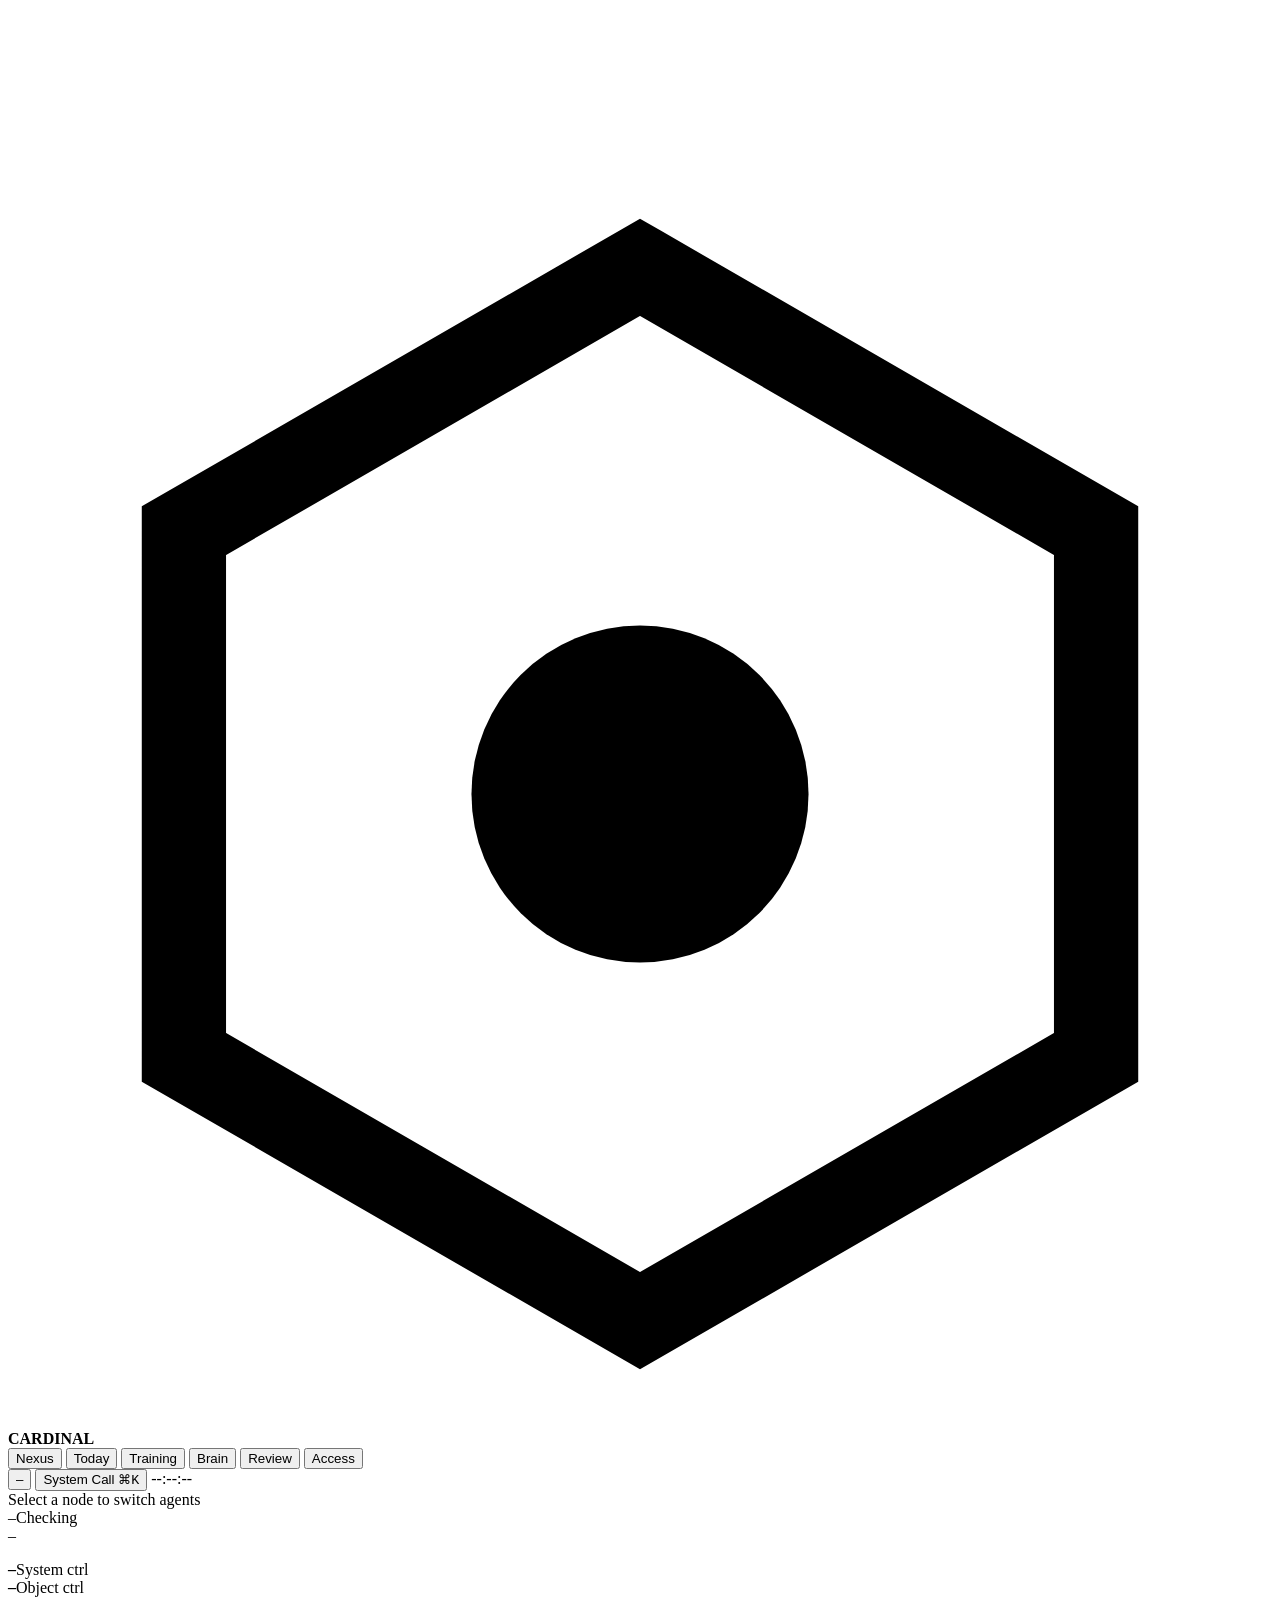
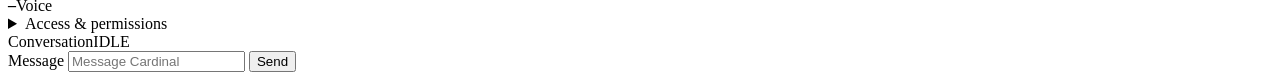
==== apps/web/index.html @ e5b501d4 "Phase 2b: Action Previews, trust rules, Activity Log, and study-block planner - Agents propose chang" ====
<!doctype html>
<html lang="en">
<head>
  <meta charset="utf-8">
  <meta name="viewport" content="width=device-width, initial-scale=1, viewport-fit=cover">
  <meta name="theme-color" content="#02050d">
  <meta name="apple-mobile-web-app-capable" content="yes">
  <meta name="apple-mobile-web-app-status-bar-style" content="black-translucent">
  <title>Cardinal</title>
  <link rel="manifest" href="/manifest.webmanifest">
  <link rel="icon" href="/icons/icon.svg" type="image/svg+xml">
  <link rel="preconnect" href="https://fonts.googleapis.com">
  <link rel="preconnect" href="https://fonts.gstatic.com" crossorigin>
  <link rel="stylesheet" href="https://fonts.googleapis.com/css2?family=JetBrains+Mono:wght@400;500&family=Michroma&family=Oxanium:wght@300;400;500;600;700&display=swap">
  <link rel="stylesheet" href="/css/app.css">
</head>
<body data-view="nexus">
  <canvas id="bg" aria-hidden="true"></canvas>

  <div class="app">
    <header class="top">
      <div class="top-in">
        <div class="brand">
          <svg viewBox="0 0 24 24" aria-hidden="true"><path d="M12 2l8.66 5v10L12 22l-8.66-5V7z" fill="none" stroke="currentColor" stroke-width="1.6"/><circle cx="12" cy="12" r="3.2" fill="currentColor"/></svg>
          <b>CARDINAL</b>
        </div>
        <nav class="nav" aria-label="Views">
          <button type="button" data-view="nexus" aria-current="page">Nexus</button>
          <button type="button" data-view="today">Today</button>
          <button type="button" data-view="training">Training</button>
          <button type="button" data-view="brain">Brain</button>
          <button type="button" data-view="review">Review</button>
          <button type="button" data-view="access">Access</button>
        </nav>
        <div class="top-r">
          <button class="ok-chip" type="button" id="ok-chip" hidden title="Changes waiting for your OK"></button>
          <button class="usage-chip" type="button" id="usage-chip" aria-haspopup="dialog" aria-expanded="false" title="Token usage this month">
            <span id="usage-chip-text">–</span>
          </button>
          <button class="icon-btn" type="button" id="open-pal">System Call <kbd>⌘K</kbd></button>
          <span class="clock" id="clock">--:--:--</span>
        </div>
      </div>
    </header>

    <!-- ================= NEXUS ================= -->
    <main class="view" id="v-nexus">
      <div class="nexus">
        <div class="stage" id="stage">
          <span class="stage-hint">Select a node to switch agents</span>
        </div>
        <div class="nexus-side">
          <aside class="panel agent-card neon" aria-live="polite">
            <div class="ph"><span class="uid" id="a-uid">–</span><span class="light" id="a-light">Checking</span></div>
            <div class="nm" id="a-name">–</div>
            <p class="role" id="a-role"></p>
            <div class="readouts">
              <div class="ro"><b id="a-sys">–</b><span>System ctrl</span></div>
              <div class="ro"><b id="a-obj">–</b><span>Object ctrl</span></div>
              <div class="ro"><b id="a-voice-short">–</b><span>Voice</span></div>
            </div>
            <div class="status-line" id="a-status"></div>
            <details>
              <summary>Access &amp; permissions</summary>
              <div class="perm">
                <div><span class="label">Will see</span><ul id="a-sys-list"></ul></div>
                <div><span class="label">Will change, with approval</span><ul id="a-obj-list"></ul></div>
              </div>
              <p class="note small">No agent has tools yet. Connections arrive in Phase 2.</p>
            </details>
          </aside>

          <aside class="panel convo">
            <div class="ph"><span class="t" id="c-title">Conversation</span><span class="m" id="c-state">IDLE</span></div>
            <div class="transcript" id="transcript" aria-live="polite"></div>
            <form class="composer" id="composer" autocomplete="off">
              <label class="sr-only" for="composer-input">Message</label>
              <input id="composer-input" type="text" placeholder="Message Cardinal" maxlength="8000">
              <button class="btn primary" type="submit" id="send">Send</button>
            </form>
          </aside>
        </div>
      </div>
    </main>

    <!-- ================= TODAY ================= -->
    <main class="view" id="v-today" hidden>
      <div class="vhead"><div><h1>Today</h1><p>Your calendar, both inboxes, Blackboard deadlines and the morning briefing.</p></div><span class="who">ORDINAL [ORD1-2071]</span></div>
      <div class="grid two today">
        <section class="panel neon span-all">
          <div class="ph"><span class="t">Briefing</span><span class="m" id="brief-meta">–</span></div>
          <p class="brief" id="brief-text">Loading…</p>
          <div class="row-actions">
            <button type="button" class="btn" id="brief-now">Write it now</button>
            <span class="note small" id="brief-note"></span>
          </div>
        </section>
        <section class="panel span-all ok-panel" id="ok-panel">
          <div class="ph"><span class="t">Needs your OK</span><span class="m" id="ok-meta">ACTION PREVIEWS</span></div>
          <div class="ok-list" id="ok-list"></div>
          <div class="sigma" id="sigma" hidden></div>
          <div class="row-actions">
            <button type="button" class="btn" id="plan-now">Suggest study time</button>
            <span class="note small" id="plan-note">Axiom checks your due dates every morning and proposes study blocks. Nothing is added until you say so.</span>
          </div>
        </section>
        <section class="panel span-all cal-panel">
          <div class="ph"><span class="t">Calendar</span><span class="m" id="cal-meta">–</span></div>
          <div class="cal-bar">
            <button type="button" class="icon-btn" id="cal-prev" aria-label="Previous day">‹</button>
            <h2 class="cal-title" id="cal-title">–</h2>
            <button type="button" class="icon-btn" id="cal-next" aria-label="Next day">›</button>
            <button type="button" class="btn" id="cal-today">Today</button>
            <span class="cal-spacer"></span>
            <button type="button" class="btn" id="cal-import">Import syllabus</button>
            <button type="button" class="btn primary" id="cal-add">+ Add</button>
          </div>
          <div class="cal-strip" id="cal-strip" role="tablist" aria-label="Days"></div>
          <div class="cal-allday" id="cal-allday"></div>
          <div class="cal-scroll" id="cal-scroll"><div class="cal-grid" id="cal-grid"></div></div>
          <p class="note small" id="cal-note"></p>
        </section>
        <section class="panel">
          <div class="ph"><span class="t">Due soon</span><span class="m">BLACKBOARD · 7 DAYS</span></div>
          <ul class="list agenda" id="due-list"></ul>
        </section>
        <section class="panel">
          <div class="ph"><span class="t">Inbox</span><span class="m">UNREAD · LAST 2 DAYS</span></div>
          <ul class="list agenda" id="inbox-list"></ul>
        </section>
        <section class="panel">
          <div class="ph"><span class="t">Connections</span><span class="m">WHAT CARDINAL READS</span></div>
          <ul class="list" id="conn-list"></ul>
          <p class="note small">Cardinal reads your calendars and inboxes. The only thing it writes is its own "Cardinal" calendar, and only with items you add or confirm.</p>
          <details class="feeds">
            <summary>Add an Apple (iCloud) or other calendar</summary>
            <p class="note small">On iPhone: <b>Calendar</b> → <b>Calendars</b> → ⓘ next to the calendar → turn on <b>Public Calendar</b> → <b>Share Link</b>, and paste it here. Anyone with the link can see that calendar, so only share one you're fine with that for.</p>
            <form id="feed-form" class="feed-form">
              <input name="name" maxlength="40" placeholder="Name, e.g. iCloud" required>
              <input name="url" placeholder="webcal://…" required>
              <button type="submit" class="btn">Add</button>
            </form>
          </details>
        </section>
      </div>
    </main>

    <!-- ================= TRAINING ================= -->
    <main class="view" id="v-training" hidden>
      <div class="vhead"><div><h1>Training</h1><p>Your 12-week mile and 5K block. Paces are starting estimates from a 30:00 5K.</p></div><span class="who">VECTOR [VEC4-0098]</span></div>
      <div class="grid two">
        <section class="panel neon">
          <div class="ph"><span class="t">Weekly structure</span><span class="m">SUN · TUE · WED</span></div>
          <div class="runs">
            <div class="run"><span class="d">Sun</span><div><b>Long easy</b><p>3 mi at 11:45–12:45 /mi plus 4 × 20 s strides. Builds to 5–5.5 mi.</p></div></div>
            <div class="run"><span class="d">Tue</span><div><b>Quality: intervals or tempo</b><p>Odd weeks: 6 × 400 m at ~2:15. Even weeks: 15 min at ~10:00 /mi.</p></div></div>
            <div class="run"><span class="d">Wed</span><div><b>Easy recovery</b><p>2 mi very easy plus strides. Builds to 3 mi.</p></div></div>
          </div>
        </section>
        <section class="panel">
          <div class="ph"><span class="t">Targets and zones</span><span class="m">ESTIMATES</span></div>
          <dl class="kv">
            <dt>Mile</dt><dd>8:00 → about 7:30</dd>
            <dt>5K</dt><dd>30:00 → about 27:30</dd>
            <dt>Easy</dt><dd>11:45–12:45 /mi</dd>
            <dt>Tempo</dt><dd>about 10:00 /mi</dd>
            <dt>Interval</dt><dd>400 m in about 2:15</dd>
          </dl>
          <p class="note">Apple Watch data (Phase 4) will adjust these after every run and time trial. Ask Vector anything in the Nexus meanwhile.</p>
        </section>
      </div>
    </main>

    <!-- ================= BRAIN ================= -->
    <main class="view" id="v-brain" hidden>
      <div class="vhead"><div><h1>Second Brain</h1><p>Your school folder, notes, flashcards and Core Memory.</p></div><span class="who">AXIOM [AXM3-0314] · SIGMA [SGM6-1089]</span></div>
      <section class="panel soon">
        <div class="ph"><span class="t">Arrives in Phase 5</span><span class="m">SECOND BRAIN</span></div>
        <p>Drop files into one folder and Axiom files them, writes summaries and flashcards, and answers with page citations. You can already ask Axiom to explain concepts in the Nexus.</p>
      </section>
    </main>

    <!-- ================= REVIEW ================= -->
    <main class="view" id="v-review" hidden>
      <div class="vhead"><div><h1>Review</h1><p>Morning and evening check-ins, and the Sunday rollup.</p></div><span class="who">DELTA [DLT5-0712]</span></div>
      <section class="panel soon">
        <div class="ph"><span class="t">Arrives in Phase 3</span><span class="m">EXECUTIVE ASSISTANT</span></div>
        <p>Delta checks in at 7:00 AM and 9:30 PM and writes a weekly rollup with three experiments. You can already talk a day through with Delta in the Nexus.</p>
      </section>
    </main>

    <!-- ================= ACCESS ================= -->
    <main class="view" id="v-access" hidden>
      <div class="vhead"><div><h1>Access</h1><p>Where the brains run, what they cost, and what agents may touch.</p></div><span class="who">SYSTEM</span></div>
      <div class="grid two">
        <section class="panel neon">
          <div class="ph"><span class="t">Brains</span><span class="m" id="brains-mode">–</span></div>
          <ul class="list" id="brains-list"></ul>
          <p class="note small">Local brains are Ollama servers listed in <code>services/api/config/brains.yaml</code>.</p>
        </section>
        <section class="panel">
          <div class="ph"><span class="t">Usage this month</span><span class="m" id="usage-month">–</span></div>
          <div id="usage-full"></div>
        </section>
        <section class="panel">
          <div class="ph"><span class="t">Trust rules</span><span class="m">REMEMBERED APPROVALS</span></div>
          <ul class="list" id="rules-list"></ul>
          <p class="note small">A rule lets one agent do one narrow kind of change without asking. You still get a note with Undo. Unused rules expire after 60 days. Sending messages, deleting, payments and security settings always ask.</p>
        </section>
        <section class="panel">
          <div class="ph"><span class="t">Never accessed</span><span class="m">LOCKED IN CODE</span></div>
          <ul class="never">
            <li><span>Messages and call history</span><span class="tag bad">Locked</span></li>
            <li><span>Photos and contacts</span><span class="tag bad">Locked</span></li>
            <li><span>Passwords, Keychain, banking</span><span class="tag bad">Locked</span></li>
            <li><span>Location history</span><span class="tag bad">Locked</span></li>
            <li><span>Keystrokes and screenshots</span><span class="tag bad">Locked</span></li>
          </ul>
        </section>
        <section class="panel span-all">
          <div class="ph"><span class="t">Activity log</span><span class="m">EVERY CHANGE, WHO AND WHY</span></div>
          <ul class="list log" id="log-list"></ul>
        </section>
      </div>
    </main>
  </div>

  <!-- Calendar: event details -->
  <dialog class="sheet" id="ev-dialog" aria-labelledby="ev-title">
    <div class="sheet-head"><span class="swatch" id="ev-swatch"></span><h3 id="ev-title">–</h3>
      <button type="button" class="icon-btn" data-close aria-label="Close">✕</button></div>
    <dl class="kv" id="ev-info"></dl>
    <div class="row-actions" id="ev-actions"></div>
  </dialog>

  <!-- An action waiting for your OK (opened from the calendar) -->
  <dialog class="sheet" id="act-dialog" aria-label="Action preview">
    <div class="sheet-head"><h3>Needs your OK</h3>
      <button type="button" class="icon-btn" data-close aria-label="Close">✕</button></div>
    <div id="act-body"></div>
  </dialog>

  <!-- "Always allow": show the exact rule first -->
  <dialog class="sheet" id="rule-dialog" aria-labelledby="rule-h">
    <div class="sheet-head"><h3 id="rule-h">Always allow?</h3>
      <button type="button" class="icon-btn" data-close aria-label="Close">✕</button></div>
    <p class="rule-text" id="rule-text"></p>
    <p class="note small">You can revoke it any time in Access → Trust rules.</p>
    <div class="row-actions"><button type="button" class="btn primary" id="rule-yes">Allow and do it now</button>
      <button type="button" class="btn" data-close>Cancel</button></div>
  </dialog>

  <!-- Calendar: add an item -->
  <dialog class="sheet" id="add-dialog" aria-labelledby="add-h">
    <form id="add-form" class="sheet-form">
      <div class="sheet-head"><h3 id="add-h">Add to calendar</h3>
        <button type="button" class="icon-btn" data-close aria-label="Close">✕</button></div>
      <label>Title<input name="title" required maxlength="200" placeholder="Study for CMSC 341 midterm"></label>
      <div class="form-row">
        <label>Date<input name="date" type="date" required></label>
        <label>Start<input name="start" type="time"></label>
        <label>End<input name="end" type="time"></label>
      </div>
      <p class="note small">Leave Start empty for an all-day item.</p>
      <div class="form-row">
        <label>Type<select name="kind">
          <option value="event">Event</option><option value="class">Class</option><option value="due">Due</option>
          <option value="exam">Exam</option><option value="quiz">Quiz</option><option value="reading">Reading / study</option>
          <option value="no_class">No class</option></select></label>
        <label>Course<input name="course" maxlength="40" placeholder="Optional"></label>
      </div>
      <label>Notes<textarea name="notes" rows="2" maxlength="2000" placeholder="Optional"></textarea></label>
      <div class="row-actions"><button type="submit" class="btn primary">Save</button>
        <span class="note small" id="add-note"></span></div>
    </form>
  </dialog>

  <!-- Syllabus import -->
  <dialog class="sheet wide" id="syl-dialog" aria-labelledby="syl-h">
    <div class="sheet-head"><h3 id="syl-h">Import a syllabus</h3>
      <button type="button" class="icon-btn" data-close aria-label="Close">✕</button></div>
    <form id="syl-form" class="sheet-form">
      <p class="note">Give Cardinal the syllabus. Axiom reads it and proposes every dated item. Nothing is added until you tick it.</p>
      <label>Course<input name="course" maxlength="40" placeholder="e.g. CMSC 341"></label>
      <div class="seg" role="tablist" id="syl-tabs">
        <button type="button" role="tab" data-tab="url" aria-selected="true">Link</button>
        <button type="button" role="tab" data-tab="file" aria-selected="false">Photo or PDF</button>
        <button type="button" role="tab" data-tab="text" aria-selected="false">Paste text</button>
      </div>
      <label data-pane="url">Web page or Google Doc link<input name="url" type="url" placeholder="https://…"></label>
      <label data-pane="file" hidden>Photo, screenshot or PDF<input name="file" type="file" accept="image/*,application/pdf,.pdf"></label>
      <label data-pane="text" hidden>Syllabus text<textarea name="text" rows="6" placeholder="Paste the schedule part of the syllabus"></textarea></label>
      <div class="row-actions"><button type="submit" class="btn primary" id="syl-go">Read it</button>
        <span class="note small" id="syl-status"></span></div>
    </form>
    <div id="syl-review" hidden>
      <div class="syl-head"><b id="syl-count">–</b>
        <span><button type="button" class="linkish" id="syl-all">Select all</button> · <button type="button" class="linkish" id="syl-none">None</button></span></div>
      <div class="syl-list" id="syl-list"></div>
      <div class="row-actions"><button type="button" class="btn primary" id="syl-add">Add to calendar</button>
        <button type="button" class="btn" id="syl-again">Start over</button>
        <span class="note small" id="syl-add-note"></span></div>
    </div>
  </dialog>

  <!-- Usage popover -->
  <div class="usage-pop" id="usage-pop" role="dialog" aria-label="Token usage" hidden>
    <div class="ph"><span class="t">Usage</span><span class="m" id="usage-pop-month">–</span></div>
    <div id="usage-pop-body"></div>
  </div>

  <!-- System Call palette -->
  <div class="scrim" id="scrim" hidden></div>
  <div class="palette" id="palette" hidden role="dialog" aria-label="System Call">
    <form class="pal-in" id="pal-form" autocomplete="off">
      <label for="pal-input">SYSTEM CALL</label>
      <input id="pal-input" type="text" placeholder="Summon Vector">
    </form>
    <ul class="pal-list" id="pal-list"></ul>
  </div>

  <div class="toast" id="toast" hidden><span id="toast-msg"></span></div>

  <script type="module" src="/js/app.js"></script>
</body>
</html>
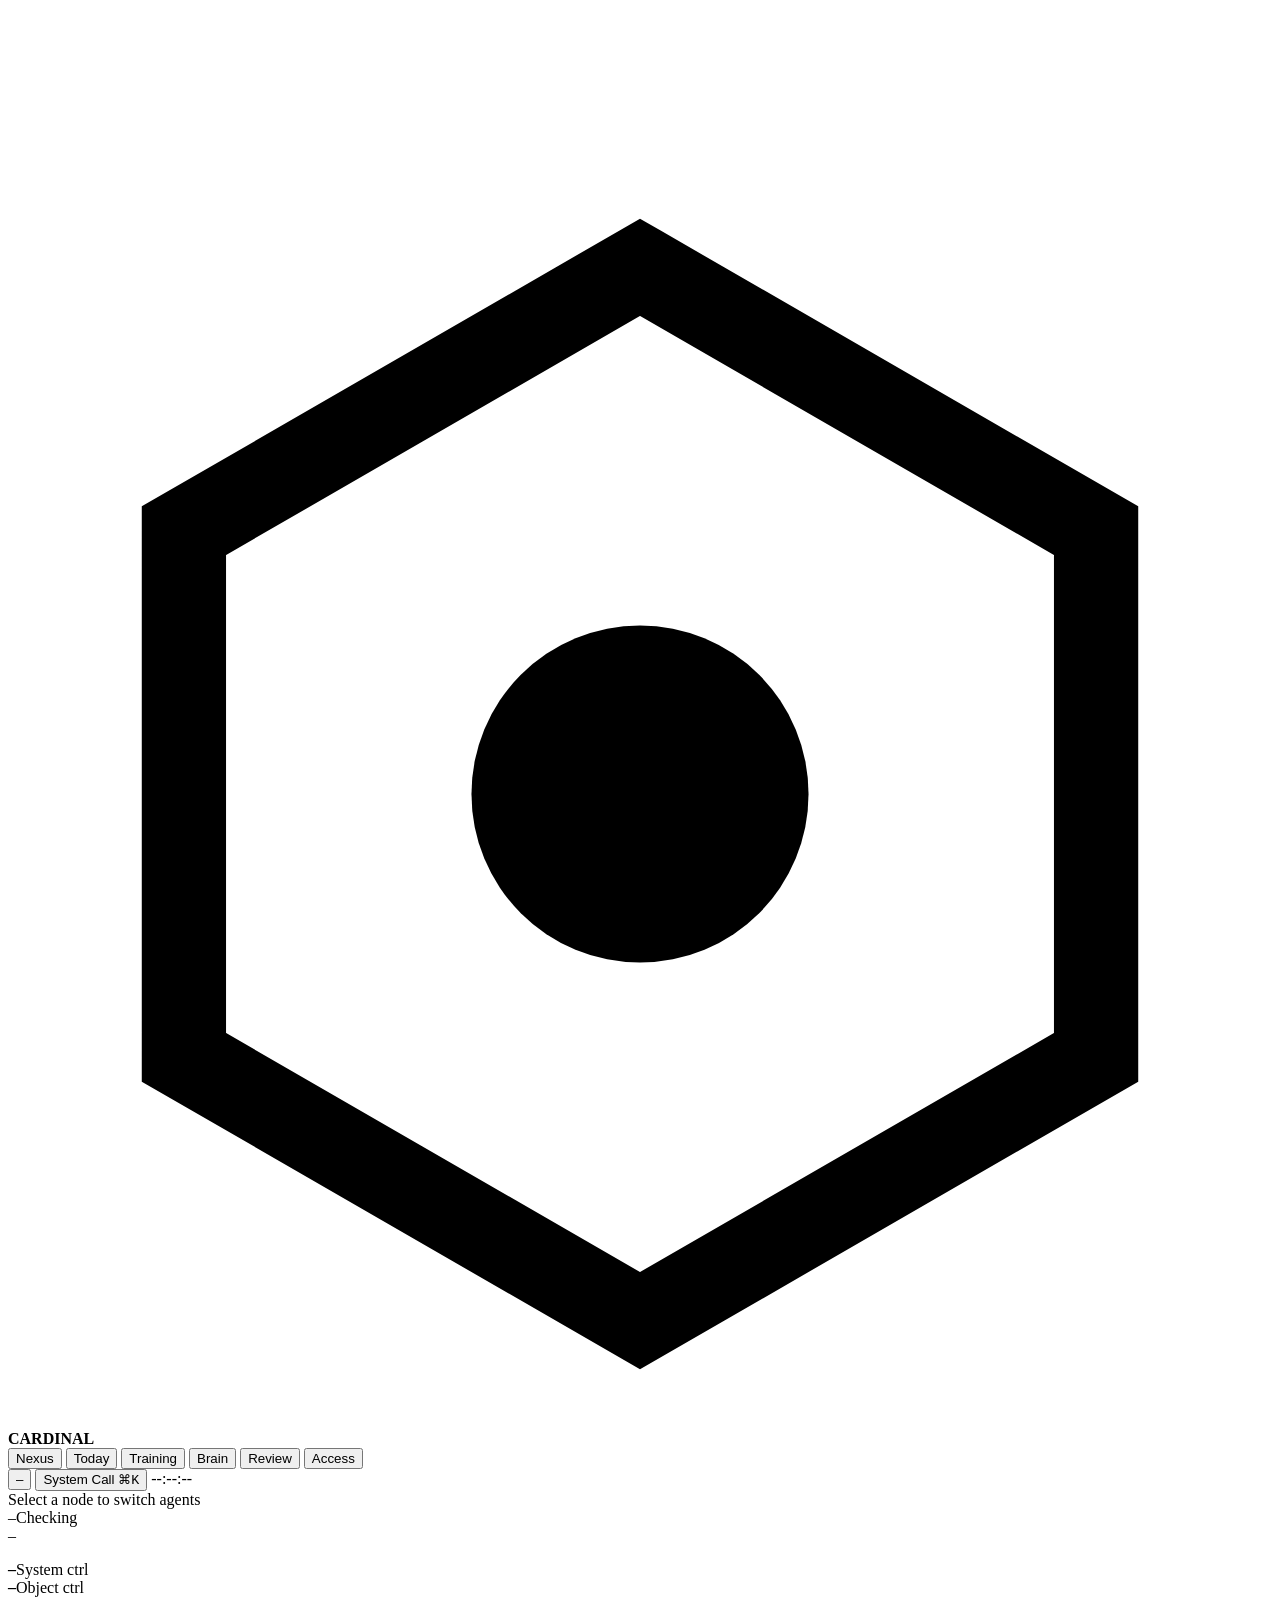
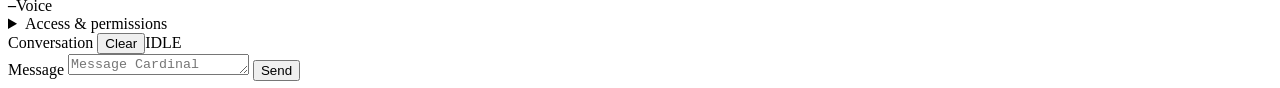
==== commit 45830435: "Clear a conversation, and a message box that grows to 3 lines - Clear button in the chat header dele" ====
--- a/apps/web/index.html
+++ b/apps/web/index.html
@@ -33,6 +33,7 @@
           <button type="button" data-view="access">Access</button>
         </nav>
         <div class="top-r">
+          <button class="ok-chip checkin" type="button" id="ci-chip" hidden title="Check in with Delta"></button>
           <button class="ok-chip" type="button" id="ok-chip" hidden title="Changes waiting for your OK"></button>
           <button class="usage-chip" type="button" id="usage-chip" aria-haspopup="dialog" aria-expanded="false" title="Token usage this month">
             <span id="usage-chip-text">–</span>
@@ -71,11 +72,12 @@
           </aside>
 
           <aside class="panel convo">
-            <div class="ph"><span class="t" id="c-title">Conversation</span><span class="m" id="c-state">IDLE</span></div>
+            <div class="ph"><span class="t" id="c-title">Conversation</span>
+              <span class="ph-r"><button type="button" class="linkish" id="c-clear" title="Clear this conversation">Clear</button><span class="m" id="c-state">IDLE</span></span></div>
             <div class="transcript" id="transcript" aria-live="polite"></div>
             <form class="composer" id="composer" autocomplete="off">
               <label class="sr-only" for="composer-input">Message</label>
-              <input id="composer-input" type="text" placeholder="Message Cardinal" maxlength="8000">
+              <textarea id="composer-input" rows="1" placeholder="Message Cardinal" maxlength="8000" enterkeyhint="send"></textarea>
               <button class="btn primary" type="submit" id="send">Send</button>
             </form>
           </aside>
@@ -147,27 +149,75 @@
 
     <!-- ================= TRAINING ================= -->
     <main class="view" id="v-training" hidden>
-      <div class="vhead"><div><h1>Training</h1><p>Your 12-week mile and 5K block. Paces are starting estimates from a 30:00 5K.</p></div><span class="who">VECTOR [VEC4-0098]</span></div>
-      <div class="grid two">
-        <section class="panel neon">
-          <div class="ph"><span class="t">Weekly structure</span><span class="m">SUN · TUE · WED</span></div>
-          <div class="runs">
-            <div class="run"><span class="d">Sun</span><div><b>Long easy</b><p>3 mi at 11:45–12:45 /mi plus 4 × 20 s strides. Builds to 5–5.5 mi.</p></div></div>
-            <div class="run"><span class="d">Tue</span><div><b>Quality: intervals or tempo</b><p>Odd weeks: 6 × 400 m at ~2:15. Even weeks: 15 min at ~10:00 /mi.</p></div></div>
-            <div class="run"><span class="d">Wed</span><div><b>Easy recovery</b><p>2 mi very easy plus strides. Builds to 3 mi.</p></div></div>
-          </div>
-        </section>
-        <section class="panel">
-          <div class="ph"><span class="t">Targets and zones</span><span class="m">ESTIMATES</span></div>
-          <dl class="kv">
-            <dt>Mile</dt><dd>8:00 → about 7:30</dd>
-            <dt>5K</dt><dd>30:00 → about 27:30</dd>
-            <dt>Easy</dt><dd>11:45–12:45 /mi</dd>
-            <dt>Tempo</dt><dd>about 10:00 /mi</dd>
-            <dt>Interval</dt><dd>400 m in about 2:15</dd>
-          </dl>
-          <p class="note">Apple Watch data (Phase 4) will adjust these after every run and time trial. Ask Vector anything in the Nexus meanwhile.</p>
-        </section>
+      <div class="vhead"><div><h1>Training</h1><p id="tr-line">Your 12-week mile and 5K block.</p></div><span class="who">VECTOR [VEC4-0098]</span></div>
+      <div class="grid two training">
+        <section class="panel neon span-all status-window">
+          <div class="ph"><span class="t">Status</span><span class="m" id="tr-week">–</span></div>
+          <div class="sw-grid">
+            <div class="sw-level"><span>LEVEL</span><b id="tr-vdot">–</b><small>VDOT · running fitness</small></div>
+            <div class="sw-stats" id="tr-stats"></div>
+          </div>
+          <div class="sw-weeks" id="tr-weeks" aria-label="Plan progress"></div>
+          <div id="tr-ready"></div>
+        </section>
+
+        <section class="panel span-all">
+          <div class="ph"><span class="t">This week</span><span class="m" id="tr-tw-meta">SUN · TUE · WED</span></div>
+          <div class="sessions" id="tr-sessions"></div>
+          <div class="row-actions"><button type="button" class="btn" id="tr-propose">Put this week's runs on my calendar</button>
+            <span class="note small" id="tr-propose-note">Vector finds a free time on each run day. Nothing is added until you OK it on Today.</span></div>
+        </section>
+
+        <section class="panel">
+          <div class="ph"><span class="t">Log a run</span><span class="m">15 SECONDS</span></div>
+          <form id="tr-log" class="rv-form">
+            <div class="form-row">
+              <label>Date<input name="date" type="date" required></label>
+              <label>Start<input name="start" type="time" value="17:30"></label>
+            </div>
+            <div class="form-row">
+              <label>Miles<input name="miles" type="number" step="0.01" min="0.1" max="60" required placeholder="3.1"></label>
+              <label>Time<input name="time" required placeholder="31:45" pattern="\d{1,2}(:\d{2}){1,2}"></label>
+              <label>Avg HR<input name="avg_hr" type="number" min="40" max="230" placeholder="optional"></label>
+            </div>
+            <label class="check"><input type="checkbox" name="time_trial"> Time trial (a full-effort mile or 5K: paces recalculate)</label>
+            <input name="notes" maxlength="500" placeholder="Notes (optional)">
+            <div class="row-actions"><button type="submit" class="btn primary">Save run</button><span class="note small" id="tr-log-note"></span></div>
+          </form>
+        </section>
+
+        <section class="panel">
+          <div class="ph"><span class="t">Recent runs</span><span class="m" id="tr-runs-meta">–</span></div>
+          <ul class="list" id="tr-runs"></ul>
+        </section>
+
+        <section class="panel span-all">
+          <div class="ph"><span class="t">Apple Watch</span><span class="m" id="tr-aw-meta">NOT CONNECTED</span></div>
+          <div class="aw-ways">
+            <div>
+              <h4>Automatic: Health Auto Export</h4>
+              <p class="note small">Sends new runs, resting heart rate, HRV, VO₂ max and sleep every hour. Needs the app's Premium ($24.99 once, 7-day free trial). Your iPhone must have Tailscale on.</p>
+              <ol class="steps">
+                <li>In Health Auto Export: <b>Automations → New → REST API</b>.</li>
+                <li>URL and header: press the button, then paste both.</li>
+                <li>Data: <b>Workouts</b>, plus metrics <b>Resting Heart Rate, Heart Rate Variability, VO2 Max, Sleep Analysis</b>. Format <b>JSON</b>, sync every hour.</li>
+              </ol>
+              <button type="button" class="btn" id="tr-token">Show URL and secret</button>
+              <dl class="kv token" id="tr-token-box" hidden></dl>
+            </div>
+            <div>
+              <h4>Free: import your Apple Health export</h4>
+              <p class="note small">Brings in every run from the last year at once. In the Health app: your picture → <b>Export All Health Data</b>, save it to Files, then upload it here. It can be a big file.</p>
+              <form id="tr-import" class="inline-add"><input type="file" name="file" accept=".zip,application/zip" required><button type="submit" class="btn">Import</button></form>
+              <p class="note small" id="tr-import-note"></p>
+            </div>
+          </div>
+        </section>
+
+        <details class="panel span-all plan12">
+          <summary><span class="t">The 12-week plan</span></summary>
+          <table class="plan-table" id="tr-plan"></table>
+        </details>
       </div>
     </main>
 
@@ -182,11 +232,76 @@
 
     <!-- ================= REVIEW ================= -->
     <main class="view" id="v-review" hidden>
-      <div class="vhead"><div><h1>Review</h1><p>Morning and evening check-ins, and the Sunday rollup.</p></div><span class="who">DELTA [DLT5-0712]</span></div>
-      <section class="panel soon">
-        <div class="ph"><span class="t">Arrives in Phase 3</span><span class="m">EXECUTIVE ASSISTANT</span></div>
-        <p>Delta checks in at 7:00 AM and 9:30 PM and writes a weekly rollup with three experiments. You can already talk a day through with Delta in the Nexus.</p>
-      </section>
+      <div class="vhead"><div><h1>Review</h1><p id="rv-line">Morning and evening check-ins, the week, and what Cardinal knows about you.</p></div><span class="who">DELTA [DLT5-0712] · SIGMA [SGM6-1089]</span></div>
+      <div class="grid two review">
+        <section class="panel" id="rv-morning">
+          <div class="ph"><span class="t">Morning check-in</span><span class="m" id="rv-m-meta">–</span></div>
+          <form id="rv-m-form" class="rv-form">
+            <p class="note">Your top 3 for today, and how much energy you have.</p>
+            <ol class="top3">
+              <li><input name="t1" maxlength="200" placeholder="Most important thing today" list="rv-suggest"></li>
+              <li><input name="t2" maxlength="200" placeholder="Second" list="rv-suggest"></li>
+              <li><input name="t3" maxlength="200" placeholder="Third" list="rv-suggest"></li>
+            </ol>
+            <datalist id="rv-suggest"></datalist>
+            <div class="energy" role="radiogroup" aria-label="Energy, 1 to 5" id="rv-energy">
+              <span class="note small">Energy</span>
+              <button type="button" data-v="1" role="radio">1</button><button type="button" data-v="2" role="radio">2</button>
+              <button type="button" data-v="3" role="radio">3</button><button type="button" data-v="4" role="radio">4</button>
+              <button type="button" data-v="5" role="radio">5</button>
+              <span class="note small">drained → charged</span>
+            </div>
+            <textarea name="note" rows="2" maxlength="1000" placeholder="Anything else? (optional)"></textarea>
+            <div class="row-actions"><button type="submit" class="btn primary">Check in</button><span class="note small" id="rv-m-note"></span></div>
+          </form>
+          <div id="rv-m-done" hidden>
+            <ul class="checklist" id="rv-tasks"></ul>
+            <form id="rv-task-form" class="inline-add"><input name="title" maxlength="200" placeholder="Add a task for today"><button type="submit" class="btn">Add</button></form>
+            <blockquote class="delta-says" id="rv-m-reply" hidden></blockquote>
+          </div>
+        </section>
+
+        <section class="panel" id="rv-evening">
+          <div class="ph"><span class="t">Evening review</span><span class="m" id="rv-e-meta">–</span></div>
+          <div id="rv-e-wait"><p class="note" id="rv-e-wait-text"></p>
+            <button type="button" class="btn" id="rv-e-start">Start it now</button></div>
+          <form id="rv-e-form" class="rv-form" hidden>
+            <p class="note small">Planned vs done. Tick what you finished.</p>
+            <ul class="checklist" id="rv-e-list"></ul>
+            <label>What went well?<textarea name="went_well" rows="2" maxlength="2000"></textarea></label>
+            <label>What didn't?<textarea name="didnt" rows="2" maxlength="2000"></textarea></label>
+            <label>Why?<textarea name="why" rows="2" maxlength="2000"></textarea></label>
+            <label>Tomorrow's first task<input name="first_task" maxlength="200" placeholder="The first thing you'll do"></label>
+            <label class="check"><input type="checkbox" name="carry" checked> Move unfinished priorities to tomorrow</label>
+            <div class="row-actions"><button type="submit" class="btn primary">Finish the day</button><span class="note small" id="rv-e-note"></span></div>
+          </form>
+          <div id="rv-e-done" hidden><dl class="kv" id="rv-e-summary"></dl><blockquote class="delta-says" id="rv-e-reply" hidden></blockquote></div>
+        </section>
+
+        <section class="panel span-all">
+          <div class="ph"><span class="t">This week</span><span class="m" id="rv-w-meta">–</span></div>
+          <div class="tiles" id="rv-tiles"></div>
+          <div class="energy-week" id="rv-energy-week" aria-label="Energy by day"></div>
+          <div id="rv-exps"></div>
+        </section>
+
+        <section class="panel span-all">
+          <div class="ph"><span class="t">Weekly rollup</span><span class="m" id="rv-r-meta">–</span></div>
+          <div id="rv-rollup"></div>
+          <div class="row-actions"><button type="button" class="btn" id="rv-r-now">Write it now</button><span class="note small" id="rv-r-note"></span></div>
+        </section>
+
+        <section class="panel span-all">
+          <div class="ph"><span class="t">Core Memory</span><span class="m">KEPT BY SIGMA · YOURS TO EDIT</span></div>
+          <p class="note small">Every agent (except Radix) reads these. Sigma proposes new patterns overnight, backed by your check-ins, and they wait in Needs your OK. Change or remove anything.</p>
+          <ul class="list" id="rv-memory"></ul>
+          <form id="rv-mem-form" class="inline-add">
+            <select name="kind" aria-label="Kind"><option value="fact">Fact</option><option value="preference">Preference</option><option value="pattern">Pattern</option></select>
+            <input name="text" maxlength="300" placeholder="Something Cardinal should know, e.g. I focus best in the library">
+            <button type="submit" class="btn">Remember</button>
+          </form>
+        </section>
+      </div>
     </main>
 
     <!-- ================= ACCESS ================= -->
